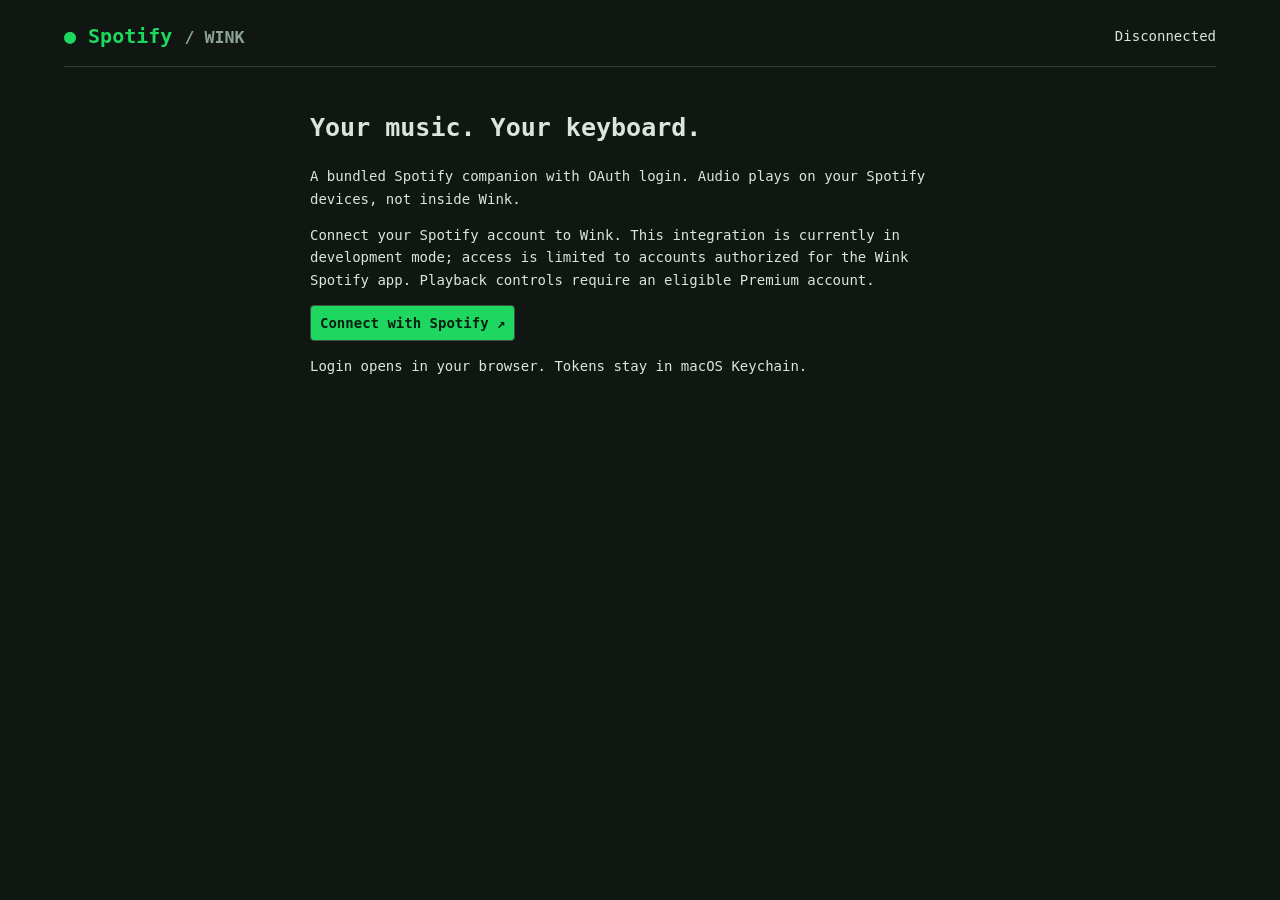
==== Resources/Plugins/org.blink.spotify/index.html @ 8f478717 "Release 0.7.0: plugin tabs, GitHub installation, and Spotify OAuth companion" ====
<!doctype html><html lang="en"><head><meta charset="utf-8"><meta name="viewport" content="width=device-width"><title>Spotify for Wink</title><link rel="stylesheet" href="style.css"></head><body>
<header><strong>● Spotify <small>/ WINK</small></strong><span id="connection">Disconnected</span><button id="disconnect" hidden>Disconnect</button></header>
<section id="setup"><h1>Your music. Your keyboard.</h1><p>A bundled Spotify companion with OAuth login. Audio plays on your Spotify devices, not inside Wink.</p><input id="client" type="hidden" value="824343e4193644aab4193e4574480d82"><p>Connect your Spotify account to Wink. This integration is currently in development mode; access is limited to accounts authorized for the Wink Spotify app. Playback controls require an eligible Premium account.</p><button id="login">Connect with Spotify ↗</button><p>Login opens in your browser. Tokens stay in macOS Keychain.</p></section>
<main id="app" hidden><section class="player"><img id="art" alt="Album artwork" hidden><div><p class="muted">NOW PLAYING</p><h1 id="title">No active playback</h1><p id="artist">Open Spotify on a device to begin.</p><a id="tracklink" target="_blank" rel="noopener">View on Spotify</a><p id="progress"></p><div class="controls"><button id="previous" title="Previous [p]">|◀</button><button id="toggle" title="Play/pause [space]">Play</button><button id="next" title="Next [n]">▶|</button><button id="shuffle">Shuffle</button><button id="repeat">Repeat</button></div><label>Seek <input id="seek" type="range" min="0" max="100" value="0"></label><label>Volume <input id="volume" type="range" min="0" max="100" value="50"></label></div></section>
<div class="toolbar"><label>Device <select id="devices"><option value="">Select device…</option></select></label><button id="refresh">Refresh</button></div>
<nav><button data-view="search">Search [/]</button><button data-view="library">Liked songs</button><button data-view="playlists">Playlists</button><button data-view="queue">Queue</button></nav>
<form id="searchform"><input id="query" aria-label="Search Spotify" placeholder="Search tracks, artists, albums…"><button>Search</button></form><h2 id="heading">Search Spotify</h2><div id="results"></div><button id="more" hidden>Load more</button><footer>SPACE play/pause · N next · P previous · / search · Artwork via Spotify · Audio via Spotify Connect</footer></main>
<p id="status" role="status" aria-live="polite"></p><script src="app.js"></script></body></html>
---- Resources/Plugins/org.blink.spotify/style.css ----
:root{color-scheme:dark;font:14px ui-monospace,SFMono-Regular,Menlo,monospace;background:#101713;color:#dae5dc}*{box-sizing:border-box}body{margin:0;padding:24px;max-width:1200px;margin:auto}header{display:flex;align-items:center;gap:20px;border-bottom:1px solid #304036;padding-bottom:18px}header strong{color:#1ed760;font-size:20px}small,.muted,footer{color:#8ca496}#connection{margin-left:auto}h1{font-size:25px;line-height:1.3}h2{font-size:16px}p{line-height:1.6}button,input,select{font:inherit;border:1px solid #3c5444;background:#18261d;color:inherit;border-radius:4px;padding:9px}button{cursor:pointer}button:hover,button:focus-visible{border-color:#1ed760;color:#1ed760}button:disabled{opacity:.5;cursor:wait}input:focus{outline:1px solid #1ed760}#setup{max-width:660px;margin:45px auto}#client{display:block;width:100%;margin:12px 0}code{color:#1ed760;overflow-wrap:anywhere}#login{background:#1ed760;color:#072010;font-weight:bold}.player{display:grid;grid-template-columns:minmax(130px,240px) 1fr;gap:28px;margin:28px 0}.player img{width:100%;aspect-ratio:1;object-fit:contain}.controls{display:flex;flex-wrap:wrap;gap:7px;margin:12px 0}label{display:inline-block;color:#a9bfae;margin:8px 12px 8px 0}input[type=range]{vertical-align:middle;width:140px;padding:0;accent-color:#1ed760}.toolbar,nav{display:flex;align-items:center;gap:8px;flex-wrap:wrap}nav{border-top:1px solid #304036;padding-top:20px;margin-bottom:16px}form{display:flex;gap:8px}#query{flex:1;min-width:0}.row{display:flex;gap:10px;align-items:center;border-bottom:1px solid #27382d;padding:11px 0}.row .description{flex:1;min-width:0;overflow-wrap:anywhere}.row small{display:block;margin-top:5px}a{color:#1ed760}footer{font-size:11px;margin-top:26px}#status{color:#d9c886;white-space:pre-wrap;overflow-wrap:anywhere}#more{margin-top:16px}[hidden]{display:none!important}@media(max-width:600px){body{padding:15px}.player{grid-template-columns:110px 1fr;gap:14px}.controls{grid-column:1/-1}h1{font-size:20px}}
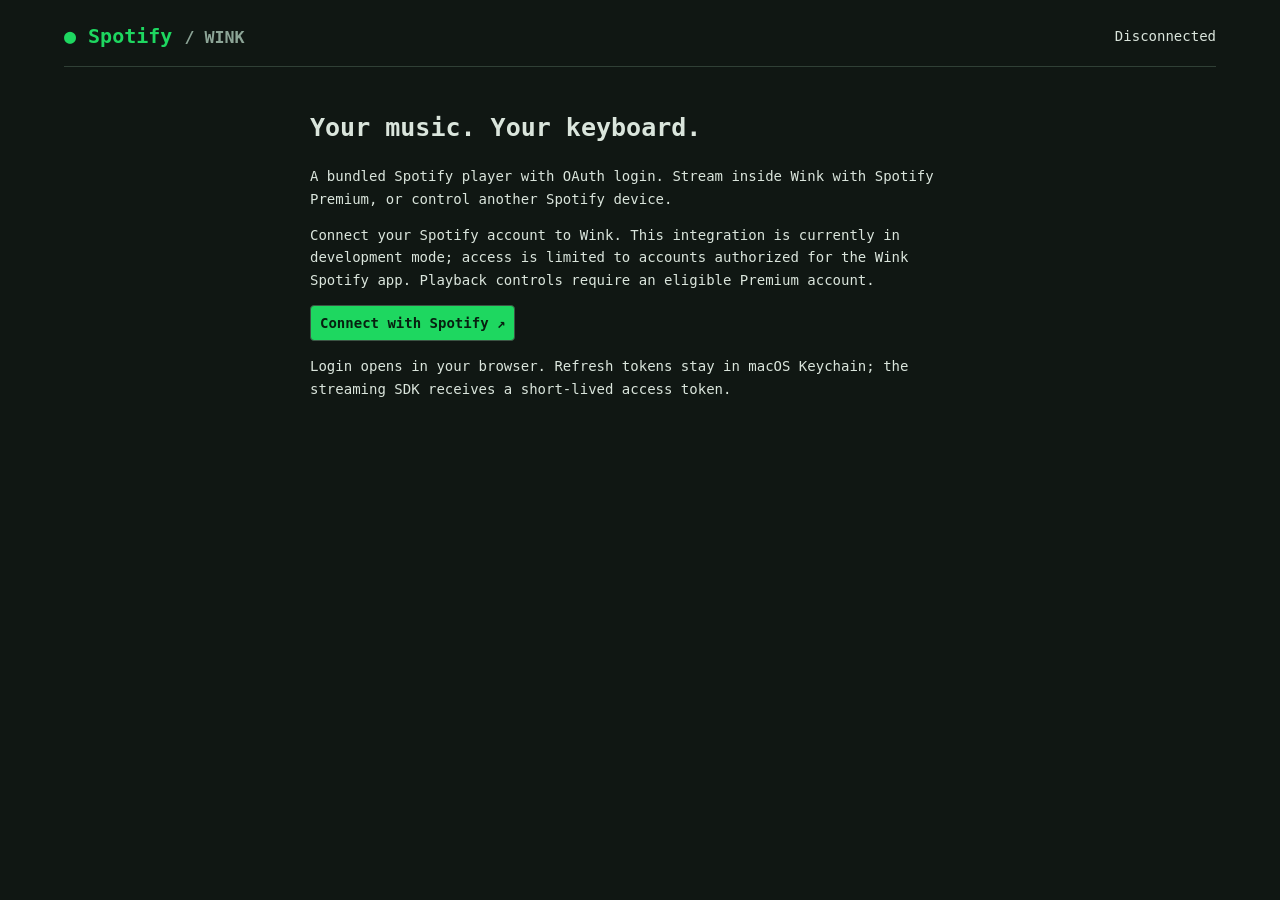
==== commit 40d9ad8e: "Release 0.8.0: experimental Spotify streaming inside Wink" ====
--- a/Resources/Plugins/org.blink.spotify/index.html
+++ b/Resources/Plugins/org.blink.spotify/index.html
@@ -1,8 +1,8 @@
 <!doctype html><html lang="en"><head><meta charset="utf-8"><meta name="viewport" content="width=device-width"><title>Spotify for Wink</title><link rel="stylesheet" href="style.css"></head><body>
 <header><strong>● Spotify <small>/ WINK</small></strong><span id="connection">Disconnected</span><button id="disconnect" hidden>Disconnect</button></header>
-<section id="setup"><h1>Your music. Your keyboard.</h1><p>A bundled Spotify companion with OAuth login. Audio plays on your Spotify devices, not inside Wink.</p><input id="client" type="hidden" value="824343e4193644aab4193e4574480d82"><p>Connect your Spotify account to Wink. This integration is currently in development mode; access is limited to accounts authorized for the Wink Spotify app. Playback controls require an eligible Premium account.</p><button id="login">Connect with Spotify ↗</button><p>Login opens in your browser. Tokens stay in macOS Keychain.</p></section>
-<main id="app" hidden><section class="player"><img id="art" alt="Album artwork" hidden><div><p class="muted">NOW PLAYING</p><h1 id="title">No active playback</h1><p id="artist">Open Spotify on a device to begin.</p><a id="tracklink" target="_blank" rel="noopener">View on Spotify</a><p id="progress"></p><div class="controls"><button id="previous" title="Previous [p]">|◀</button><button id="toggle" title="Play/pause [space]">Play</button><button id="next" title="Next [n]">▶|</button><button id="shuffle">Shuffle</button><button id="repeat">Repeat</button></div><label>Seek <input id="seek" type="range" min="0" max="100" value="0"></label><label>Volume <input id="volume" type="range" min="0" max="100" value="50"></label></div></section>
-<div class="toolbar"><label>Device <select id="devices"><option value="">Select device…</option></select></label><button id="refresh">Refresh</button></div>
+<section id="setup"><h1>Your music. Your keyboard.</h1><p>A bundled Spotify player with OAuth login. Stream inside Wink with Spotify Premium, or control another Spotify device.</p><input id="client" type="hidden" value="824343e4193644aab4193e4574480d82"><p>Connect your Spotify account to Wink. This integration is currently in development mode; access is limited to accounts authorized for the Wink Spotify app. Playback controls require an eligible Premium account.</p><button id="login">Connect with Spotify ↗</button><p>Login opens in your browser. Refresh tokens stay in macOS Keychain; the streaming SDK receives a short-lived access token.</p></section>
+<main id="app" hidden><section class="player"><img id="art" alt="Album artwork" hidden><div><p class="muted">NOW PLAYING</p><h1 id="title">No active playback</h1><p id="artist">Choose Play in Wink to connect the built-in player.</p><a id="tracklink" target="_blank" rel="noopener">View on Spotify</a><p id="progress"></p><div class="controls"><button id="previous" title="Previous [p]">|◀</button><button id="toggle" title="Play/pause [space]">Play</button><button id="next" title="Next [n]">▶|</button><button id="shuffle">Shuffle</button><button id="repeat">Repeat</button></div><label>Seek <input id="seek" type="range" min="0" max="100" value="0"></label><label>Volume <input id="volume" type="range" min="0" max="100" value="50"></label></div></section>
+<div class="toolbar"><button id="stream">Play in Wink</button><span id="stream-status" role="status">In-app streaming requires Premium</span><label>Device <select id="devices"><option value="">Select device…</option></select></label><button id="refresh">Refresh</button></div>
 <nav><button data-view="search">Search [/]</button><button data-view="library">Liked songs</button><button data-view="playlists">Playlists</button><button data-view="queue">Queue</button></nav>
-<form id="searchform"><input id="query" aria-label="Search Spotify" placeholder="Search tracks, artists, albums…"><button>Search</button></form><h2 id="heading">Search Spotify</h2><div id="results"></div><button id="more" hidden>Load more</button><footer>SPACE play/pause · N next · P previous · / search · Artwork via Spotify · Audio via Spotify Connect</footer></main>
+<form id="searchform"><input id="query" aria-label="Search Spotify" placeholder="Search tracks, artists, albums…"><button>Search</button></form><h2 id="heading">Search Spotify</h2><div id="results"></div><button id="more" hidden>Load more</button><footer>SPACE play/pause · N next · P previous · / search · Artwork via Spotify · Audio inside Wink or via Spotify Connect</footer></main>
 <p id="status" role="status" aria-live="polite"></p><script src="app.js"></script></body></html>
